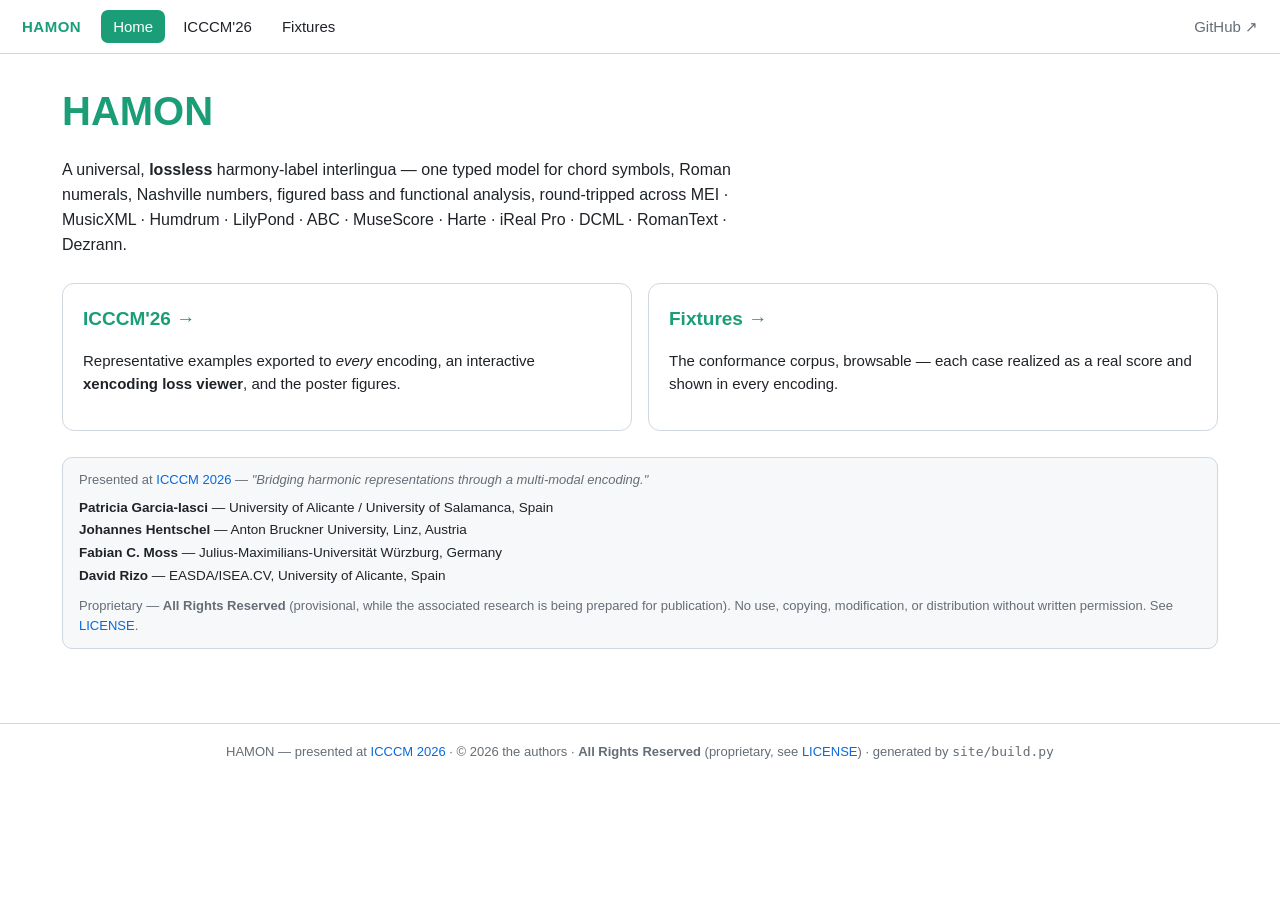
==== docs/index.html @ 466c7bcf "Publish HAMON site (ICCCM 2026) Browsable site only (docs/): examples in every encoding, interactive" ====
<!doctype html>
<html lang="en">
<head>
<meta charset="utf-8">
<meta name="viewport" content="width=device-width, initial-scale=1">
<title>HAMON — harmony interlingua</title>
<link rel="stylesheet" href="assets/style.css">
</head>
<body>
<header class="topbar">
  <span class="brand">HAMON</span>
  <nav><a href="index.html" class="active">Home</a><a href="icccm26.html" class="">ICCCM&#x27;26</a><a href="fixtures.html" class="">Fixtures</a></nav>
  <a class="repo" href="https://github.com/OMR-PRAIG-UA-ES/hamon" target="_blank" rel="noopener">GitHub ↗</a>
</header>
<main>

<section class="hero">
  <h1>HAMON</h1>
  <p class="lead">A universal, <strong>lossless</strong> harmony-label interlingua — one typed model
  for chord symbols, Roman numerals, Nashville numbers, figured bass and functional analysis,
  round-tripped across MEI · MusicXML · Humdrum · LilyPond · ABC · MuseScore · Harte · iReal Pro ·
  DCML · RomanText · Dezrann.</p>
  <div class="cards">
    <a class="card" href="icccm26.html">
      <h2>ICCCM'26 →</h2>
      <p>Representative examples exported to <em>every</em> encoding, an interactive
      <strong>xencoding loss viewer</strong>, and the poster figures.</p>
    </a>
    <a class="card" href="fixtures.html">
      <h2>Fixtures →</h2>
      <p>The conformance corpus, browsable — each case realized as a real score
      and shown in every encoding.</p>
    </a>
  </div>
  <div class="paper" style="margin-top:26px">
    <div class="venue">Presented at
      <a href="https://digital.musicology.org/icccm-2026/" target="_blank" rel="noopener">ICCCM 2026</a>
      — <em>"Bridging harmonic representations through a multi-modal encoding."</em></div>
    <ul class="authors">
      <li><strong>Patricia Garcia-Iasci</strong> — University of Alicante / University of Salamanca, Spain</li>
      <li><strong>Johannes Hentschel</strong> — Anton Bruckner University, Linz, Austria</li>
      <li><strong>Fabian C. Moss</strong> — Julius-Maximilians-Universität Würzburg, Germany</li>
      <li><strong>David Rizo</strong> — EASDA/ISEA.CV, University of Alicante, Spain</li>
    </ul>
    <p style="margin:8px 0 0;font-size:13px;color:var(--muted)">Proprietary — <strong>All Rights Reserved</strong>
      (provisional, while the associated research is being prepared for publication).
      No use, copying, modification, or distribution without written permission. See
      <a href="https://github.com/OMR-PRAIG-UA-ES/hamon/blob/main/LICENSE" target="_blank" rel="noopener">LICENSE</a>.</p>
  </div>
</section>

</main>
<footer>HAMON — presented at <a href="https://digital.musicology.org/icccm-2026/" target="_blank" rel="noopener">ICCCM 2026</a>
 · © 2026 the authors · <strong>All Rights Reserved</strong> (proprietary, see <a href="https://github.com/OMR-PRAIG-UA-ES/hamon/blob/main/LICENSE" target="_blank" rel="noopener">LICENSE</a>)
 · generated by <code>site/build.py</code></footer>

</body>
</html>
---- docs/assets/style.css ----
:root {
  --ink: #1f2328; --muted: #656d76; --line: #d0d7de; --bg: #ffffff; --soft: #f6f8fa;
  --green: #1b9e77; --sem: #d1242f; --not: #9a6700; --accent: #0969da;
  --mono: ui-monospace, SFMono-Regular, "SF Mono", Menlo, Consolas, monospace;
}
* { box-sizing: border-box; }
body { margin: 0; font: 15px/1.55 -apple-system, BlinkMacSystemFont, "Segoe UI", Roboto, sans-serif;
  color: var(--ink); background: var(--bg); }
a { color: var(--accent); text-decoration: none; } a:hover { text-decoration: underline; }
code, pre { font-family: var(--mono); }

.topbar { display: flex; align-items: center; gap: 20px; padding: 10px 22px;
  border-bottom: 1px solid var(--line); position: sticky; top: 0; background: var(--bg); z-index: 20; }
.topbar .brand { font-weight: 800; letter-spacing: .5px; color: var(--green); }
.topbar nav { display: flex; gap: 6px; }
.topbar nav a { padding: 5px 12px; border-radius: 7px; color: var(--ink); }
.topbar nav a.active { background: var(--green); color: #fff; }
.topbar nav a:hover:not(.active) { background: var(--soft); text-decoration: none; }
.topbar .repo { margin-left: auto; color: var(--muted); }

main { max-width: 1200px; margin: 0 auto; padding: 26px 22px 60px; }
h1 { font-size: 26px; margin: 0 0 8px; } h2 { font-size: 19px; margin: 30px 0 10px; }
.lead { color: var(--ink); font-size: 16px; max-width: 78ch; }
.hint { color: var(--muted); max-width: 82ch; }
footer { border-top: 1px solid var(--line); color: var(--muted); font-size: 13px;
  padding: 18px 22px; text-align: center; }

/* methodology callout — the text/score integrity note */
.method { border: 1px solid var(--line); border-left: 4px solid var(--green); background: var(--soft);
  border-radius: 8px; padding: 12px 16px; margin: 16px 0; font-size: 14px; color: var(--ink); }
.method b { color: var(--green); }

/* paper credit block */
.paper { border: 1px solid var(--line); border-radius: 10px; padding: 12px 16px; margin: 8px 0 14px;
  background: var(--soft); }
.paper .venue { font-size: 13px; color: var(--muted); margin-bottom: 6px; }
.paper .authors { list-style: none; margin: 0; padding: 0; font-size: 13.5px; }
.paper .authors li { padding: 1px 0; }

/* landing */
.hero h1 { font-size: 40px; color: var(--green); }
.cards { display: grid; grid-template-columns: 1fr 1fr; gap: 16px; margin-top: 26px; }
.card { border: 1px solid var(--line); border-radius: 12px; padding: 20px; color: var(--ink);
  transition: box-shadow .15s, transform .15s; display: block; }
.card:hover { box-shadow: 0 6px 20px rgba(0,0,0,.08); transform: translateY(-2px); text-decoration: none; }
.card h2 { margin: 0 0 6px; color: var(--green); }
@media (max-width: 760px) { .cards { grid-template-columns: 1fr; } }

/* figures */
.figures { display: grid; grid-template-columns: 1fr; gap: 18px; margin: 14px 0; }
.figures figure { margin: 0; border: 1px solid var(--line); border-radius: 10px; padding: 10px;
  overflow-x: auto; background: #fff; }
.figures img { width: 100%; height: auto; }

/* chips */
.chip { display: inline-block; padding: 1px 8px; border-radius: 20px; font-size: 12px; font-weight: 600; }
.chip.sem { background: #ffebe9; color: var(--sem); } .chip.not { background: #fff8c5; color: var(--not); }
.chip.ok { background: #dafbe1; color: var(--green); }

/* generic tabs / buttons */
.tabs { display: flex; flex-wrap: wrap; gap: 6px; margin: 10px 0; }
.tabs button { border: 1px solid var(--line); background: #fff; color: var(--ink); border-radius: 7px;
  padding: 5px 11px; cursor: pointer; font-size: 13px; }
.tabs button.active { background: var(--ink); color: #fff; border-color: var(--ink); }
.tabs button:hover:not(.active) { background: var(--soft); }

/* code panels */
.panel { border: 1px solid var(--line); border-radius: 9px; overflow: hidden; background: #fff; }
.panel > .phead { background: var(--soft); border-bottom: 1px solid var(--line); padding: 7px 12px;
  font-size: 12px; font-weight: 600; color: var(--muted); display: flex; justify-content: space-between; align-items: center; }
.panel pre { margin: 0; padding: 12px; overflow-x: auto; font-size: 13px; max-height: 340px; }
.panel pre .ln { display: block; padding: 0 4px; border-radius: 3px; }
.panel pre .ln.hl { background: #fff3cd; }

/* ICCCM26 viewer */
.viewer .ex-tabs button { font-size: 13px; }
.viewer .grid { display: grid; grid-template-columns: 1fr 1fr 1.1fr; gap: 14px; margin-top: 12px; }
@media (max-width: 980px) { .viewer .grid { grid-template-columns: 1fr; } }
.loss-summary { display: flex; gap: 8px; margin: 8px 0; flex-wrap: wrap; }
.loss-list { list-style: none; margin: 0; padding: 0; }
.loss-list li { border: 1px solid var(--line); border-radius: 7px; padding: 7px 10px; margin-bottom: 6px;
  font-size: 13px; cursor: default; }
.loss-list li.sem { border-left: 3px solid var(--sem); }
.loss-list li.not { border-left: 3px solid var(--not); }
.loss-list li .lp { font-family: var(--mono); font-size: 11px; color: var(--muted); }
.loss-list li b { font-family: var(--mono); }
.dl { font-size: 12px; }

/* illustrative score */
.score { border: 1px dashed var(--line); border-radius: 9px; padding: 8px; background: #fff; }
.score .slabel { font-size: 11px; color: var(--muted); margin-bottom: 4px; }
.score svg { max-width: 100%; height: auto; }
.score.empty { color: var(--muted); font-size: 13px; font-style: italic; padding: 14px; text-align: center; }

/* fixtures */
.fixtures-layout { display: grid; grid-template-columns: 260px 1fr; gap: 18px; margin-top: 14px; }
@media (max-width: 860px) { .fixtures-layout { grid-template-columns: 1fr; } }
.fx-list { border: 1px solid var(--line); border-radius: 9px; max-height: 72vh; overflow-y: auto; }
.fx-list .cat { font-size: 11px; text-transform: uppercase; letter-spacing: .5px; color: var(--muted);
  padding: 8px 12px 4px; position: sticky; top: 0; background: #fff; }
.fx-list .item { padding: 6px 12px; cursor: pointer; font-size: 13px; border-left: 3px solid transparent; }
.fx-list .item:hover { background: var(--soft); }
.fx-list .item.active { background: var(--soft); border-left-color: var(--green); font-weight: 600; }
.fx-filter { padding: 8px; border-bottom: 1px solid var(--line); }
.fx-filter input { width: 100%; padding: 6px 9px; border: 1px solid var(--line); border-radius: 6px; }
.fx-detail h2 { margin-top: 0; }
.meta-row { color: var(--muted); font-size: 13px; margin-bottom: 10px; }
.grid-2 { display: grid; grid-template-columns: 1fr 1fr; gap: 14px; }
@media (max-width: 720px) { .grid-2 { grid-template-columns: 1fr; } }
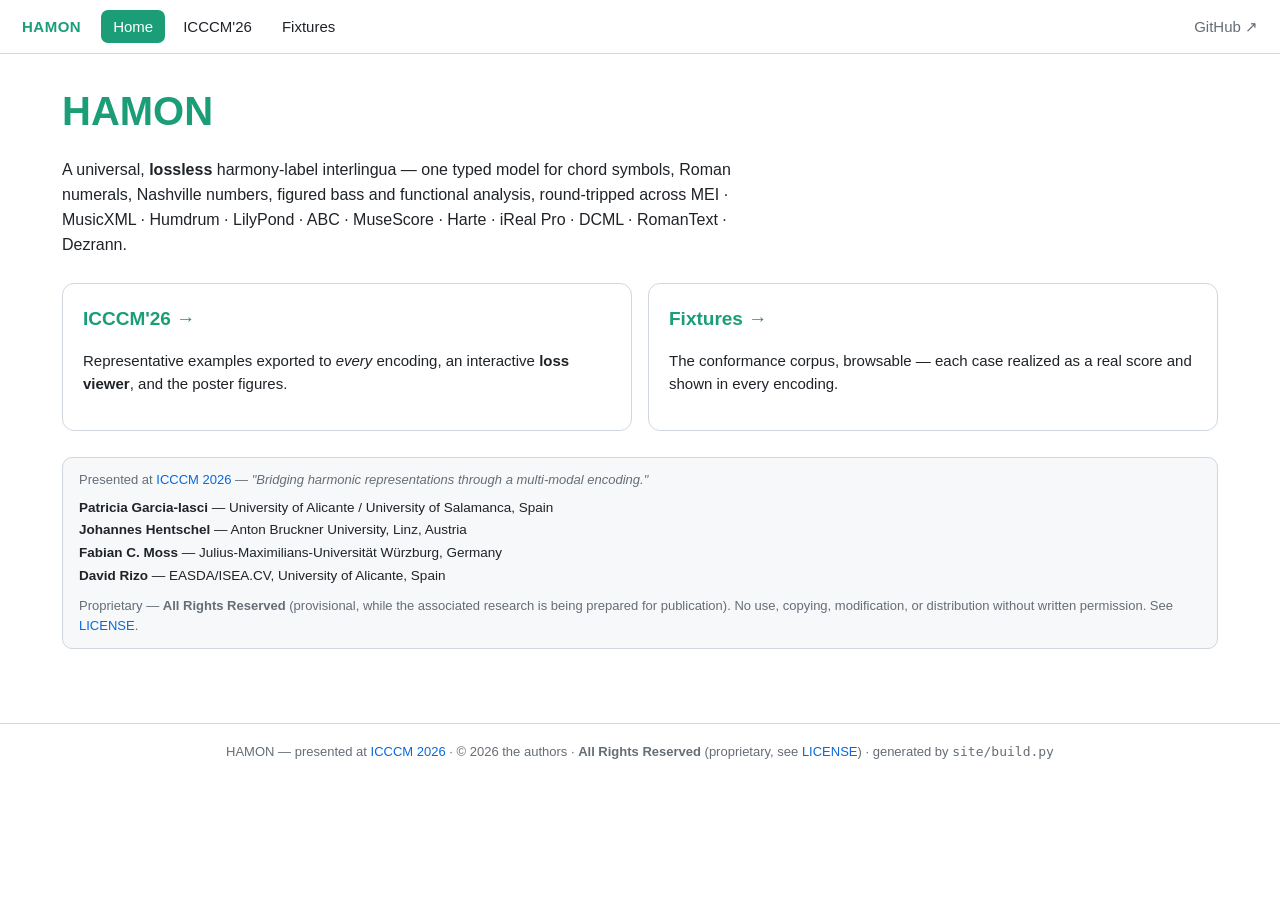
==== commit ddd5db78: "Drop the term 'xencoding' from the public site" ====
--- a/docs/index.html
+++ b/docs/index.html
@@ -10,7 +10,7 @@
 <header class="topbar">
   <span class="brand">HAMON</span>
   <nav><a href="index.html" class="active">Home</a><a href="icccm26.html" class="">ICCCM&#x27;26</a><a href="fixtures.html" class="">Fixtures</a></nav>
-  <a class="repo" href="https://github.com/OMR-PRAIG-UA-ES/hamon" target="_blank" rel="noopener">GitHub ↗</a>
+  <a class="repo" href="https://github.com/OMR-PRAIG-UA-ES/hamon-site" target="_blank" rel="noopener">GitHub ↗</a>
 </header>
 <main>
 
@@ -24,7 +24,7 @@
     <a class="card" href="icccm26.html">
       <h2>ICCCM'26 →</h2>
       <p>Representative examples exported to <em>every</em> encoding, an interactive
-      <strong>xencoding loss viewer</strong>, and the poster figures.</p>
+      <strong>loss viewer</strong>, and the poster figures.</p>
     </a>
     <a class="card" href="fixtures.html">
       <h2>Fixtures →</h2>
@@ -45,13 +45,13 @@
     <p style="margin:8px 0 0;font-size:13px;color:var(--muted)">Proprietary — <strong>All Rights Reserved</strong>
       (provisional, while the associated research is being prepared for publication).
       No use, copying, modification, or distribution without written permission. See
-      <a href="https://github.com/OMR-PRAIG-UA-ES/hamon/blob/main/LICENSE" target="_blank" rel="noopener">LICENSE</a>.</p>
+      <a href="LICENSE" target="_blank" rel="noopener">LICENSE</a>.</p>
   </div>
 </section>
 
 </main>
 <footer>HAMON — presented at <a href="https://digital.musicology.org/icccm-2026/" target="_blank" rel="noopener">ICCCM 2026</a>
- · © 2026 the authors · <strong>All Rights Reserved</strong> (proprietary, see <a href="https://github.com/OMR-PRAIG-UA-ES/hamon/blob/main/LICENSE" target="_blank" rel="noopener">LICENSE</a>)
+ · © 2026 the authors · <strong>All Rights Reserved</strong> (proprietary, see <a href="LICENSE" target="_blank" rel="noopener">LICENSE</a>)
  · generated by <code>site/build.py</code></footer>
 
 </body>
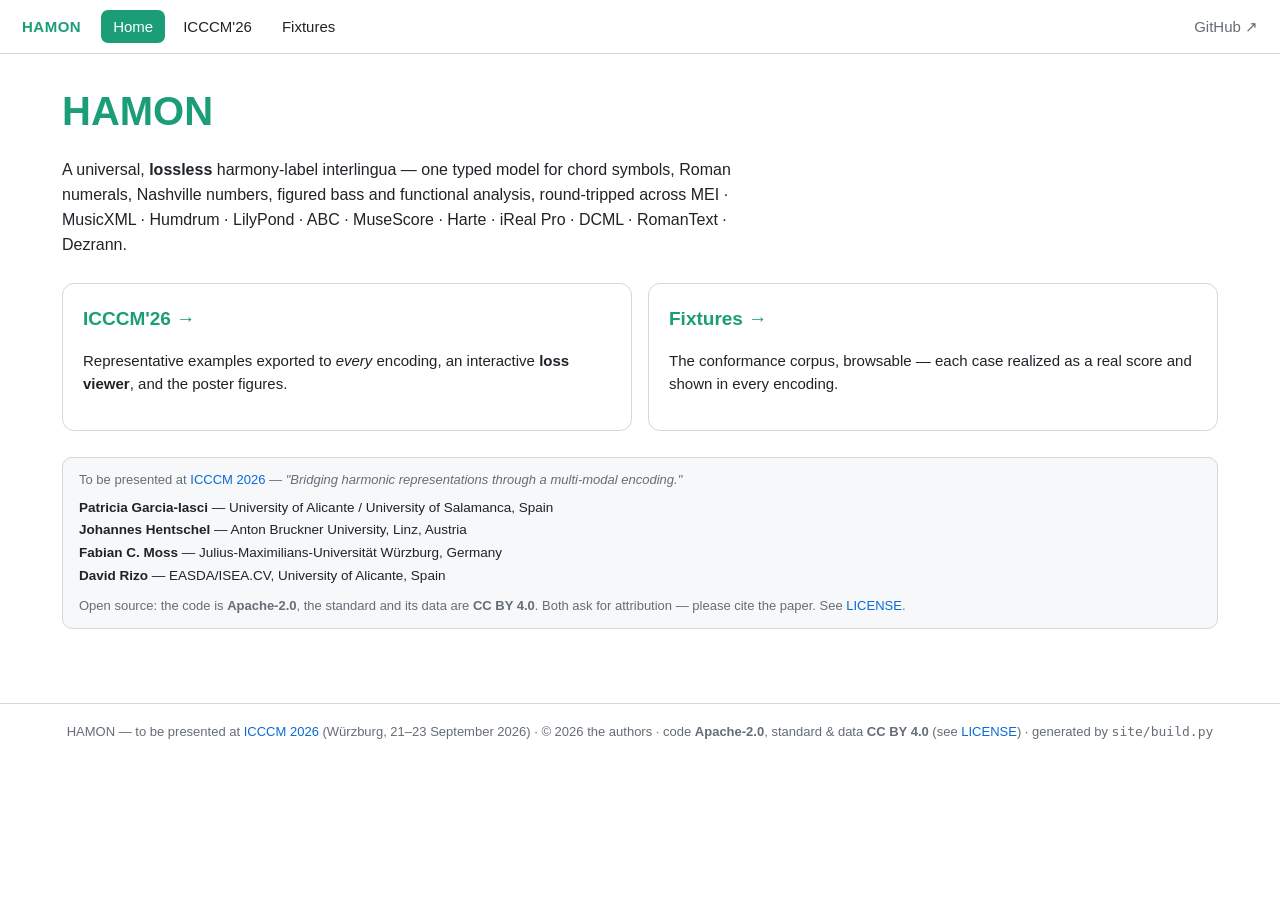
==== commit 615e9930: "Rebuild the site from hamon 2026-09-05: honest matrix, corrected flagship, current licence The loss " ====
--- a/docs/index.html
+++ b/docs/index.html
@@ -33,7 +33,7 @@
     </a>
   </div>
   <div class="paper" style="margin-top:26px">
-    <div class="venue">Presented at
+    <div class="venue">To be presented at
       <a href="https://digital.musicology.org/icccm-2026/" target="_blank" rel="noopener">ICCCM 2026</a>
       — <em>"Bridging harmonic representations through a multi-modal encoding."</em></div>
     <ul class="authors">
@@ -42,16 +42,16 @@
       <li><strong>Fabian C. Moss</strong> — Julius-Maximilians-Universität Würzburg, Germany</li>
       <li><strong>David Rizo</strong> — EASDA/ISEA.CV, University of Alicante, Spain</li>
     </ul>
-    <p style="margin:8px 0 0;font-size:13px;color:var(--muted)">Proprietary — <strong>All Rights Reserved</strong>
-      (provisional, while the associated research is being prepared for publication).
-      No use, copying, modification, or distribution without written permission. See
+    <p style="margin:8px 0 0;font-size:13px;color:var(--muted)">Open source: the code is
+      <strong>Apache-2.0</strong>, the standard and its data are <strong>CC BY 4.0</strong>.
+      Both ask for attribution — please cite the paper. See
       <a href="LICENSE" target="_blank" rel="noopener">LICENSE</a>.</p>
   </div>
 </section>
 
 </main>
-<footer>HAMON — presented at <a href="https://digital.musicology.org/icccm-2026/" target="_blank" rel="noopener">ICCCM 2026</a>
- · © 2026 the authors · <strong>All Rights Reserved</strong> (proprietary, see <a href="LICENSE" target="_blank" rel="noopener">LICENSE</a>)
+<footer>HAMON — to be presented at <a href="https://digital.musicology.org/icccm-2026/" target="_blank" rel="noopener">ICCCM 2026</a> (Würzburg, 21–23 September 2026)
+ · © 2026 the authors · code <strong>Apache-2.0</strong>, standard &amp; data <strong>CC BY 4.0</strong> (see <a href="LICENSE" target="_blank" rel="noopener">LICENSE</a>)
  · generated by <code>site/build.py</code></footer>
 
 </body>
--- a/docs/assets/style.css
+++ b/docs/assets/style.css
@@ -72,10 +72,51 @@
 .panel pre .ln { display: block; padding: 0 4px; border-radius: 3px; }
 .panel pre .ln.hl { background: #fff3cd; }
 
+/* collapsible HAMON canonical JSON */
+.jsonwrap > summary { cursor: pointer; font-size: 12px; font-weight: 600; color: var(--muted);
+  padding: 7px 12px; border: 1px solid var(--line); border-radius: 9px; background: var(--soft);
+  user-select: none; list-style-position: inside; }
+.jsonwrap[open] > summary { border-radius: 9px 9px 0 0; border-bottom: none; }
+.jsonwrap > summary .hint { font-weight: 400; }
+.jsonwrap[open] > summary + .panel { border-radius: 0 0 9px 9px; border-top: none; }
+
 /* ICCCM26 viewer */
 .viewer .ex-tabs button { font-size: 13px; }
 .viewer .grid { display: grid; grid-template-columns: 1fr 1fr 1.1fr; gap: 14px; margin-top: 12px; }
 @media (max-width: 980px) { .viewer .grid { grid-template-columns: 1fr; } }
+
+/* per-example header */
+.ex-header { margin: 14px 0 4px; }
+.ex-header h2 { display: inline; font-size: 20px; margin: 0; }
+.ex-header .excerpt { font-size: 13px; color: var(--muted); font-weight: 600; margin-left: 8px;
+  white-space: nowrap; }
+.ex-header .blurb { margin: 6px 0 0; font-size: 14px; color: var(--ink); max-width: 80ch; }
+
+/* two-column layout: score+source on the left, the format explorer on the right */
+/* the engraved score gets its own full-width row so wide overlays aren't cramped */
+.score-row { margin: 4px 0 14px; }
+.score-row .score { text-align: center; }
+.score-row .score svg { max-width: 100%; height: auto; }
+
+.ic-grid { display: grid; grid-template-columns: 1fr 1.05fr; gap: 16px; margin-top: 10px;
+  align-items: start; }
+@media (max-width: 900px) { .ic-grid { grid-template-columns: 1fr; } }
+
+/* format chooser: fits (dark tabs) vs can't-express (muted outline chips) */
+.fmt-group { margin-bottom: 8px; }
+.fmt-lead { font-size: 11px; font-weight: 700; text-transform: uppercase; letter-spacing: .04em;
+  color: var(--ink); }
+.fmt-lead.muted { color: var(--muted); }
+.fmt-tabs { margin: 5px 0 4px; }
+.fmt-tabs button small { margin-left: 5px; font-weight: 400; opacity: .8; }
+.fmt-tabs.nofit button { border-style: dashed; color: var(--muted); background: #fff; }
+.fmt-tabs.nofit button.active { background: var(--muted); color: #fff; border-style: solid; }
+.chip-nofit { font-size: 12px; }
+
+/* explanation shown when a can't-express format is selected */
+.nofit-explain { border-left: 3px solid var(--not); background: #fffdf5; border-radius: 0 7px 7px 0;
+  padding: 10px 12px; margin: 6px 0 10px; }
+.nofit-explain .why { margin: 0; font-size: 14px; }
 .loss-summary { display: flex; gap: 8px; margin: 8px 0; flex-wrap: wrap; }
 .loss-list { list-style: none; margin: 0; padding: 0; }
 .loss-list li { border: 1px solid var(--line); border-radius: 7px; padding: 7px 10px; margin-bottom: 6px;
